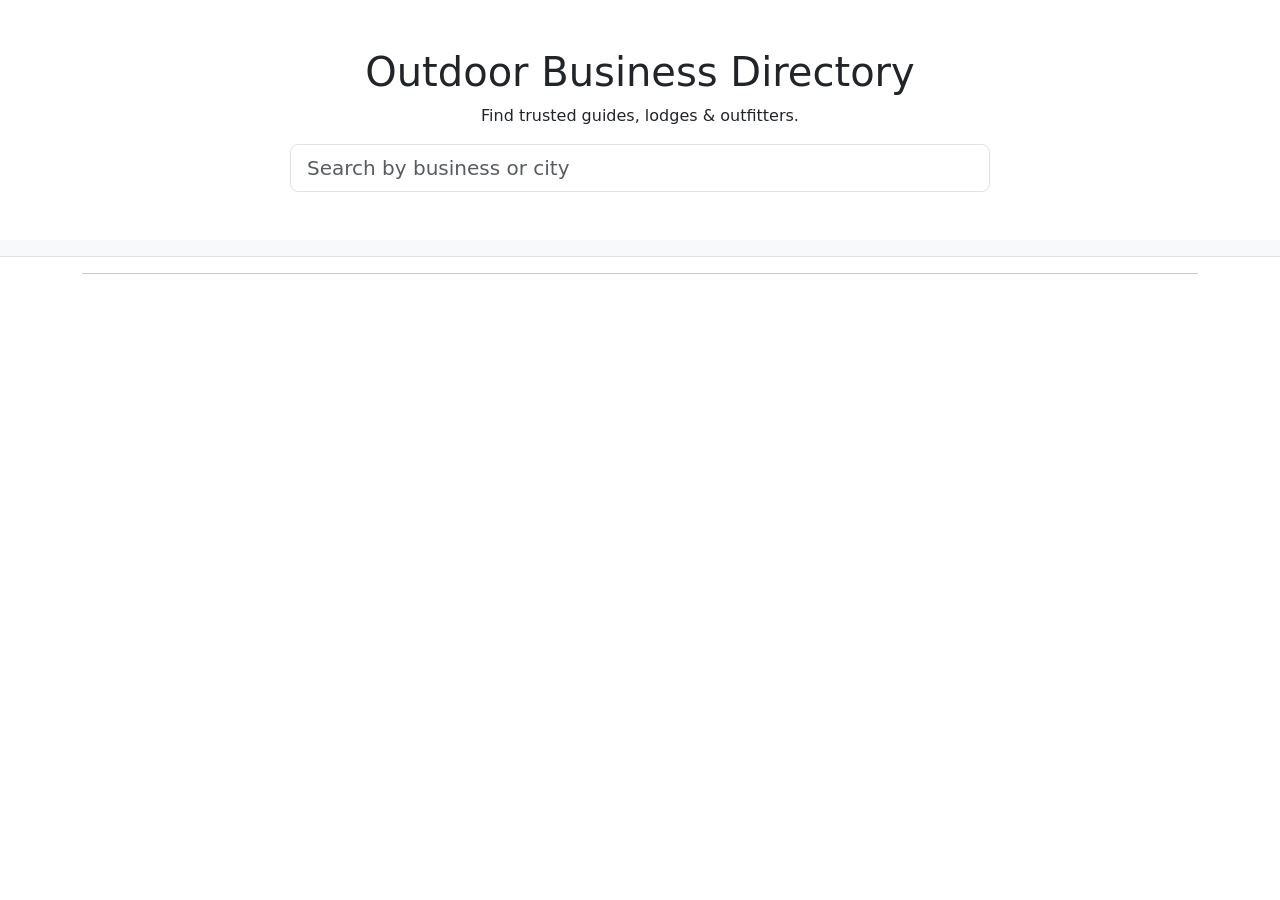
==== directory.html @ 21586974 "Add files via upload" ====
<!doctype html><html><head><meta charset='utf-8'><meta name='viewport' content='width=device-width,initial-scale=1'>
<title>Outdoor Directory</title>
<link href='https://cdn.jsdelivr.net/npm/bootstrap@5.3.3/dist/css/bootstrap.min.css' rel='stylesheet'>
<link rel='stylesheet' href='css/style.css'></head><body>
<header class='hero'><div class='overlay'><div class='container text-center py-5'>
<h1>Outdoor Business Directory</h1><p>Find trusted guides, lodges & outfitters.</p>
<input id='search' class='form-control form-control-lg mx-auto' style='max-width:700px' placeholder='Search by business or city'>
</div></div></header>
<div class='sticky-top bg-light border-bottom'><div class='container py-2'><div id='cats' class='d-flex flex-wrap gap-2'></div></div></div>
<main class='container py-4'><div id='featured' class='row g-4'></div><hr><div id='results' class='row g-4'></div></main>
<script src='js/app.js'></script></body></html>
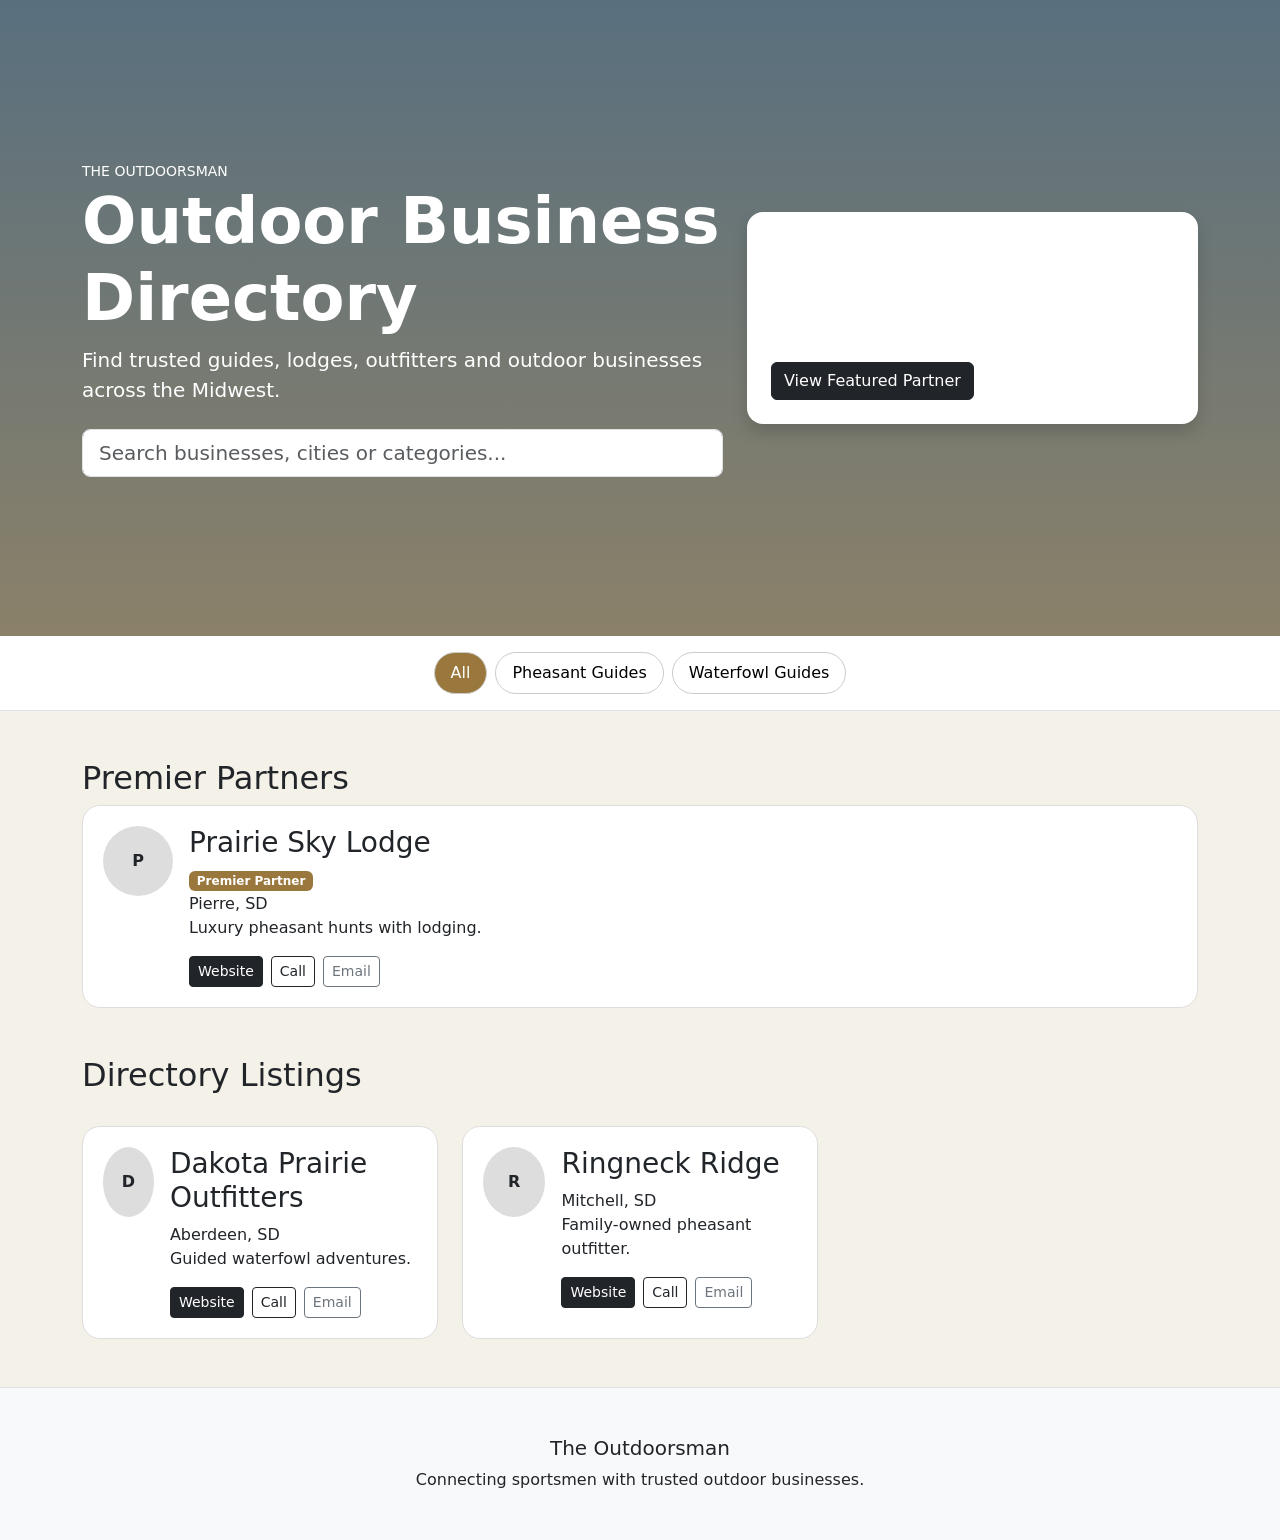
==== commit 42b38157: "Add files via upload" ====
--- a/directory.html
+++ b/directory.html
@@ -1,11 +1,37 @@
-<!doctype html><html><head><meta charset='utf-8'><meta name='viewport' content='width=device-width,initial-scale=1'>
-<title>Outdoor Directory</title>
-<link href='https://cdn.jsdelivr.net/npm/bootstrap@5.3.3/dist/css/bootstrap.min.css' rel='stylesheet'>
-<link rel='stylesheet' href='css/style.css'></head><body>
-<header class='hero'><div class='overlay'><div class='container text-center py-5'>
-<h1>Outdoor Business Directory</h1><p>Find trusted guides, lodges & outfitters.</p>
-<input id='search' class='form-control form-control-lg mx-auto' style='max-width:700px' placeholder='Search by business or city'>
-</div></div></header>
-<div class='sticky-top bg-light border-bottom'><div class='container py-2'><div id='cats' class='d-flex flex-wrap gap-2'></div></div></div>
-<main class='container py-4'><div id='featured' class='row g-4'></div><hr><div id='results' class='row g-4'></div></main>
-<script src='js/app.js'></script></body></html>+<!doctype html>
+<html lang="en">
+<head>
+<meta charset="utf-8">
+<meta name="viewport" content="width=device-width,initial-scale=1">
+<title>Outdoor Business Directory</title>
+<link href="https://cdn.jsdelivr.net/npm/bootstrap@5.3.3/dist/css/bootstrap.min.css" rel="stylesheet">
+<link rel="stylesheet" href="css/style.css">
+</head>
+<body>
+<header class="hero position-relative overflow-hidden">
+<div class="hero-overlay"></div>
+<div class="container py-5 position-relative">
+<div class="row align-items-center" style="min-height:60vh">
+<div class="col-lg-7">
+<span class="text-uppercase small">The Outdoorsman</span>
+<h1 class="display-3 fw-bold">Outdoor Business Directory</h1>
+<p class="lead">Find trusted guides, lodges, outfitters and outdoor businesses across the Midwest.</p>
+<input id="search" class="form-control form-control-lg mt-4" placeholder="Search businesses, cities or categories...">
+</div>
+<div class="col-lg-5">
+<div class="p-4 rounded-4 bg-white shadow">
+<div class="small text-uppercase">Featured This Month</div>
+<h3>Prairie Sky Lodge</h3>
+<p>Luxury pheasant hunts, lodging and unforgettable South Dakota experiences.</p>
+<a class="btn btn-dark" href="#">View Featured Partner</a>
+</div>
+</div>
+</div>
+</div>
+</header>
+<nav class="sticky-top bg-white border-bottom"><div class="container py-3"><div id="cats" class="d-flex flex-wrap gap-2 justify-content-center"></div></div></nav>
+<section class="container py-5"><h2>Premier Partners</h2><div id="featured" class="row g-4"></div></section>
+<section class="container pb-5"><div class="d-flex justify-content-between mb-4"><h2>Directory Listings</h2><span id="resultCount"></span></div><div id="results" class="row g-4"></div></section>
+<footer class="py-5 border-top bg-light"><div class="container text-center"><h5>The Outdoorsman</h5><p class="mb-0">Connecting sportsmen with trusted outdoor businesses.</p></div></footer>
+<script src="js/app.js"></script>
+</body></html>
--- a/css/style.css
+++ b/css/style.css
@@ -0,0 +1,6 @@
+body{background:#f4f1e8}.hero{background:linear-gradient(rgba(0,0,0,.35),rgba(0,0,0,.35)),linear-gradient(#88abc2,#d5c6a1);color:#fff}
+.cardx{background:#fff;border-radius:18px;border:1px solid #ddd;padding:20px;height:100%;transition:.25s}
+.cardx:hover{transform:translateY(-4px);box-shadow:0 12px 30px rgba(0,0,0,.08);border-color:#9a783d}
+.cat{padding:.5rem 1rem;border-radius:999px;background:#fff;border:1px solid #ccc;cursor:pointer}
+.cat.active,.badge-premier{background:#9a783d;color:#fff}
+.logo{width:70px;height:70px;border-radius:50%;background:#ddd;display:flex;align-items:center;justify-content:center;font-weight:bold}
